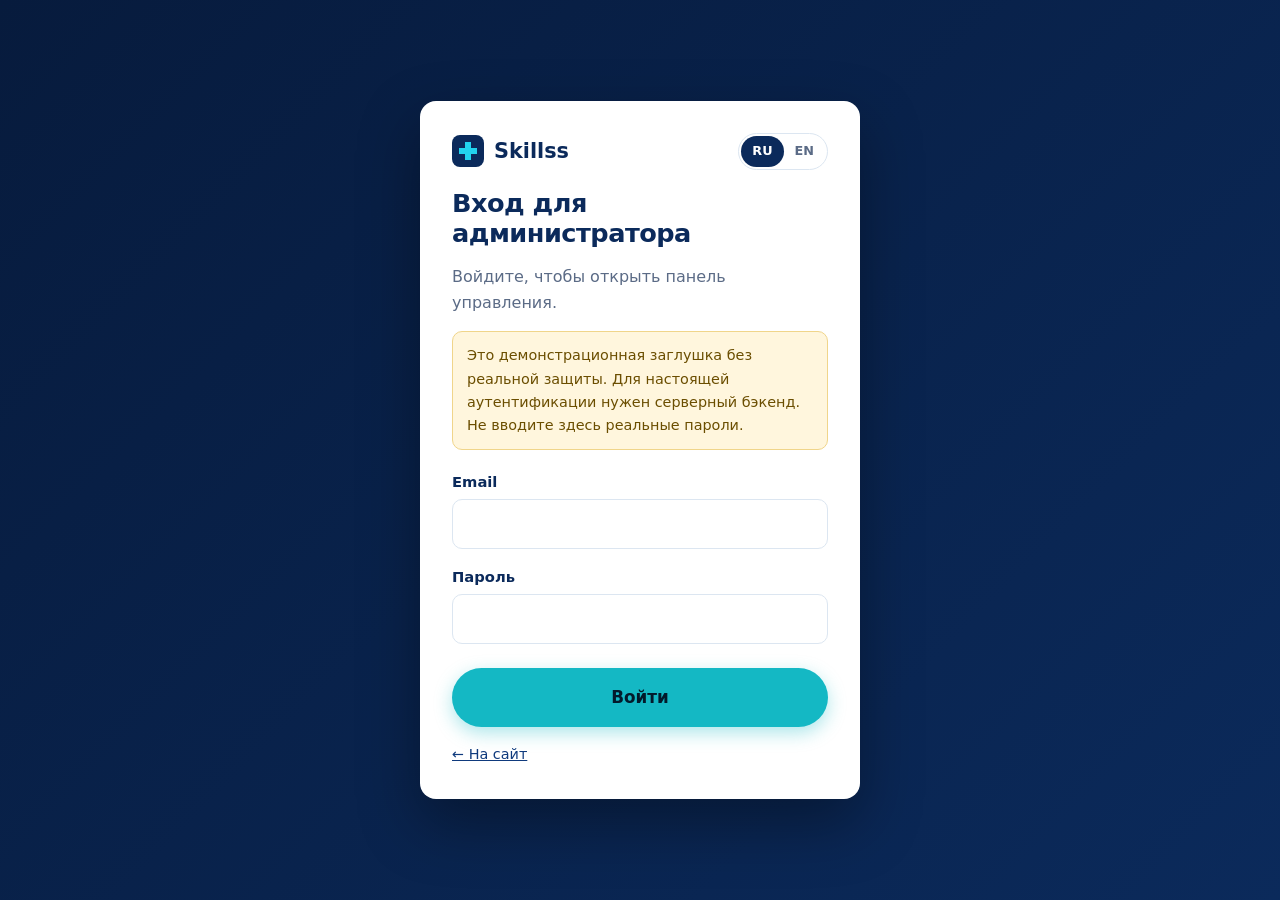
==== admin/index.html @ 5c3965f8 "Redesign site: bilingual RU/EN landing page with products, quote form and demo admin pages" ====
<!DOCTYPE html>
<html lang="ru">
<head>
  <meta charset="utf-8">
  <meta name="viewport" content="width=device-width, initial-scale=1">
  <meta name="robots" content="noindex, nofollow">
  <title>Skillss</title>
  <link rel="stylesheet" href="../css/style.css">
</head>
<body class="admin-body">
  <main class="login">
    <div class="login__card">
      <div class="login__top">
        <span class="brand"><svg class="brand__logo" viewBox="0 0 32 32" aria-hidden="true"><rect width="32" height="32" rx="8" fill="currentColor"/><path d="M13 7h6v6h6v6h-6v6h-6v-6H7v-6h6z" fill="#22d3ee"/></svg>Skillss</span>
        <div class="lang" role="group" aria-label="Language">
          <button type="button" class="lang__btn" data-lang="ru" aria-pressed="true">RU</button>
          <button type="button" class="lang__btn" data-lang="en" aria-pressed="false">EN</button>
        </div>
      </div>
      <h1 data-i18n="a_title" style="font-size:1.6rem">Вход для администратора</h1>
      <p class="muted" data-i18n="a_sub">Войдите, чтобы открыть панель управления.</p>
      <p class="notice" role="note" data-i18n="a_notice">Это демонстрационная заглушка без реальной защиты. Для настоящей аутентификации нужен серверный бэкенд. Не вводите здесь реальные пароли.</p>
      <!-- DEMO ONLY: any non-empty email/password sets a sessionStorage flag. No real security. -->
      <form id="login-form" novalidate>
        <div class="field">
          <label for="a-email" data-i18n="a_email">Email</label>
          <input id="a-email" type="email" autocomplete="username" required>
        </div>
        <div class="field">
          <label for="a-pass" data-i18n="a_password">Пароль</label>
          <input id="a-pass" type="password" autocomplete="current-password" required>
        </div>
        <span class="err" id="login-err" role="alert"></span>
        <button class="btn btn--accent btn--lg" type="submit" style="width:100%;margin-top:8px" data-i18n="a_login">Войти</button>
      </form>
      <a class="login__back" href="../index.html" data-i18n="a_back">← На сайт</a>
    </div>
  </main>
  <script src="../js/i18n.js"></script>
  <script src="../js/admin.js"></script>
</body>
</html>
---- css/style.css ----
:root {
  --navy: #0b2a5b; --navy-2: #0f3a7d; --navy-3: #071b3d;
  --accent: #14b8c4; --accent-2: #22d3ee; --accent-dark: #0e8f99;
  --ink: #0f1d36; --muted: #5b6b86; --bg: #ffffff; --bg-alt: #f2f7fb; --line: #dce6f1;
  --radius: 16px; --shadow: 0 10px 30px rgba(11, 42, 91, .10);
  --font: system-ui, -apple-system, "Segoe UI", Roboto, "Helvetica Neue", Arial, "Noto Sans", sans-serif;
}
*, *::before, *::after { box-sizing: border-box; }
html { scroll-behavior: smooth; scroll-padding-top: 76px; }
body { margin: 0; font-family: var(--font); color: var(--ink); background: var(--bg); line-height: 1.6; -webkit-font-smoothing: antialiased; }
img, svg { max-width: 100%; }
a { color: var(--navy-2); }
h1, h2, h3 { line-height: 1.2; margin: 0 0 .6em; color: var(--navy); }
h1 { font-size: clamp(2rem, 5.2vw, 3.4rem); letter-spacing: -.02em; }
h2 { font-size: clamp(1.6rem, 3.6vw, 2.3rem); letter-spacing: -.01em; }
h3 { font-size: 1.15rem; }
p { margin: 0 0 1em; }
.container { width: min(1120px, 100% - 40px); margin-inline: auto; }
.skip { position: absolute; left: -999px; top: 0; background: #fff; padding: 8px 12px; z-index: 100; }
.skip:focus { left: 8px; top: 8px; }
:focus-visible { outline: 3px solid var(--accent-2); outline-offset: 2px; }

/* Buttons */
.btn { display: inline-flex; align-items: center; justify-content: center; gap: .5em; padding: .65em 1.15em; border-radius: 999px; border: 2px solid transparent; font: inherit; font-weight: 600; text-decoration: none; cursor: pointer; transition: transform .2s, box-shadow .2s, background .2s, color .2s; text-align: center; }
.btn:hover { transform: translateY(-2px); }
.btn--accent { background: var(--accent); color: #031a2b; box-shadow: 0 6px 18px rgba(20, 184, 196, .35); }
.btn--accent:hover { background: var(--accent-2); box-shadow: 0 10px 24px rgba(34, 211, 238, .45); }
.btn--ghost { border-color: rgba(255,255,255,.55); color: #fff; }
.btn--ghost:hover { background: rgba(255,255,255,.12); }
.btn--lg { padding: .85em 1.6em; font-size: 1.05rem; }

/* Nav */
.nav { position: sticky; top: 0; z-index: 50; background: rgba(255,255,255,.92); backdrop-filter: blur(10px); border-bottom: 1px solid transparent; transition: box-shadow .25s, border-color .25s; }
.nav.is-scrolled { box-shadow: 0 4px 20px rgba(11,42,91,.10); border-color: var(--line); }
.nav__inner { display: flex; align-items: center; justify-content: space-between; min-height: 68px; gap: 16px; }
.brand { display: inline-flex; align-items: center; gap: 10px; font-weight: 800; font-size: 1.3rem; color: var(--navy); text-decoration: none; }
.brand__logo { width: 32px; height: 32px; color: var(--navy); }
.menu { display: flex; align-items: center; gap: 28px; }
.menu ul { display: flex; gap: 22px; list-style: none; margin: 0; padding: 0; }
.menu ul a { text-decoration: none; color: var(--ink); font-weight: 500; padding: 6px 2px; background: linear-gradient(var(--accent), var(--accent)) no-repeat 0 100% / 0 2px; transition: background-size .25s, color .2s; }
.menu ul a:hover { background-size: 100% 2px; color: var(--navy); }
.menu__actions { display: flex; align-items: center; gap: 14px; }
.lang { display: inline-flex; border: 1px solid var(--line); border-radius: 999px; padding: 2px; background: #fff; }
.lang__btn { border: 0; background: transparent; font: inherit; font-size: .8rem; font-weight: 700; padding: 5px 11px; border-radius: 999px; cursor: pointer; color: var(--muted); }
.lang__btn[aria-pressed="true"] { background: var(--navy); color: #fff; }
.burger { display: none; width: 44px; height: 44px; border: 0; background: transparent; cursor: pointer; border-radius: 10px; padding: 0; flex-direction: column; align-items: center; justify-content: center; gap: 5px; }
.burger span { display: block; width: 22px; height: 2px; background: var(--navy); transition: transform .25s, opacity .2s; }
.nav.is-open .burger span:nth-child(1) { transform: translateY(7px) rotate(45deg); }
.nav.is-open .burger span:nth-child(2) { opacity: 0; }
.nav.is-open .burger span:nth-child(3) { transform: translateY(-7px) rotate(-45deg); }

/* Hero */
.hero { position: relative; color: #fff; background: linear-gradient(135deg, var(--navy-3) 0%, var(--navy) 55%, var(--navy-2) 100%); overflow: hidden; }
.hero__bg { position: absolute; inset: 0; background: radial-gradient(circle at 85% 20%, rgba(34,211,238,.28), transparent 45%), radial-gradient(circle at 10% 90%, rgba(20,184,196,.18), transparent 40%); }
.hero__inner { position: relative; display: grid; grid-template-columns: 1.2fr .8fr; gap: 40px; align-items: center; padding: 88px 0 96px; }
.hero h1 { color: #fff; }
.hero .lead { font-size: 1.15rem; color: #cfe0f5; max-width: 56ch; }
.hero__cta { display: flex; flex-wrap: wrap; gap: 14px; margin-top: 28px; }
.eyebrow { text-transform: uppercase; letter-spacing: .12em; font-size: .78rem; font-weight: 700; color: var(--accent-2); margin-bottom: 14px; }
.section .eyebrow { color: var(--accent-dark); }
.section .eyebrow--light { color: var(--accent-2); }
.hero__art svg { width: 100%; max-width: 360px; display: block; margin-inline: auto; animation: float 7s ease-in-out infinite; }
.art-ring { fill: none; stroke: rgba(255,255,255,.18); stroke-width: 2; }
.art-ring--2 { stroke: rgba(34,211,238,.4); stroke-dasharray: 6 10; }
.art-cross { fill: rgba(255,255,255,.1); stroke: var(--accent-2); stroke-width: 2; }
.art-pulse { fill: none; stroke: var(--accent-2); stroke-width: 4; stroke-linecap: round; stroke-linejoin: round; stroke-dasharray: 500; animation: pulse 4s ease-in-out infinite; }
@keyframes float { 50% { transform: translateY(-10px); } }
@keyframes pulse { 0% { stroke-dashoffset: 500; } 60%, 100% { stroke-dashoffset: 0; } }

/* Sections */
.section { padding: 88px 0; }
.section--alt { background: var(--bg-alt); }
.section--dark { background: linear-gradient(135deg, var(--navy-3), var(--navy)); color: #dbe8f8; }
.section--dark h2 { color: #fff; }
.section__head { max-width: 640px; margin-bottom: 40px; }
.muted { color: var(--muted); }
.split { display: grid; grid-template-columns: 1fr 1fr; gap: 48px; align-items: start; }
.split--form { grid-template-columns: .9fr 1.1fr; }
.mail { color: var(--accent-2); font-weight: 700; font-size: 1.15rem; word-break: break-all; }

/* Cards */
.grid { display: grid; grid-template-columns: repeat(3, 1fr); gap: 22px; }
.grid--4 { grid-template-columns: repeat(4, 1fr); }
.card { background: #fff; border: 1px solid var(--line); border-radius: var(--radius); padding: 26px; box-shadow: 0 2px 8px rgba(11,42,91,.04); transition: transform .25s, box-shadow .25s, border-color .25s; display: flex; flex-direction: column; }
.card:hover { transform: translateY(-6px); box-shadow: var(--shadow); border-color: var(--accent); }
.card p { color: var(--muted); flex: 1; }
.card__link { font-weight: 600; text-decoration: none; color: var(--accent-dark); }
.card__link:hover { text-decoration: underline; }
.card--cta { background: linear-gradient(135deg, var(--navy), var(--navy-2)); border: 0; color: #dbe8f8; justify-content: center; align-items: flex-start; }
.card--cta h3 { color: #fff; }
.card--cta p { color: #cfe0f5; flex: 0; }
.icon { width: 60px; height: 60px; border-radius: 14px; background: linear-gradient(135deg, #e3f8fb, #d3ecfa); display: grid; place-items: center; margin-bottom: 18px; transition: transform .25s; }
.card:hover .icon { transform: scale(1.08) rotate(-4deg); }
.icon svg { width: 34px; height: 34px; fill: none; stroke: var(--navy-2); stroke-width: 2.4; stroke-linecap: round; stroke-linejoin: round; }
.feature { padding: 26px 22px; border-radius: var(--radius); border: 1px solid var(--line); transition: transform .25s, box-shadow .25s; background: #fff; }
.feature:hover { transform: translateY(-5px); box-shadow: var(--shadow); }
.feature__num { display: inline-block; font-weight: 800; color: var(--accent); font-size: 1.6rem; margin-bottom: 8px; }
.feature p { color: var(--muted); margin: 0; }

/* Form */
.form { background: #fff; color: var(--ink); border-radius: var(--radius); padding: 28px; box-shadow: 0 20px 50px rgba(0,0,0,.25); }
.field { margin-bottom: 16px; }
.field label { display: block; font-weight: 600; margin-bottom: 6px; font-size: .92rem; color: var(--navy); }
input, select, textarea { width: 100%; font: inherit; padding: 11px 13px; border: 1.5px solid var(--line); border-radius: 10px; background: #fff; color: var(--ink); transition: border-color .2s, box-shadow .2s; }
input:focus, select:focus, textarea:focus { outline: none; border-color: var(--accent); box-shadow: 0 0 0 3px rgba(20,184,196,.25); }
input[aria-invalid="true"], textarea[aria-invalid="true"] { border-color: #d64545; }
.err { display: block; color: #c0392b; font-size: .85rem; min-height: 0; margin-top: 4px; }
.success { margin: 16px 0 0; padding: 12px 14px; border-radius: 10px; background: #e6f9f0; color: #0b6b3f; font-weight: 600; }
.success[hidden] { display: none; }

/* Footer */
.footer { background: var(--navy-3); color: #9fb3d1; padding: 28px 0; font-size: .92rem; }
.footer__inner { display: flex; flex-wrap: wrap; justify-content: space-between; gap: 10px; }
.footer p { margin: 0; }
.footer a { color: #cfe0f5; }
.footer__admin { opacity: .6; font-size: .85em; }
.footer__admin:hover { opacity: 1; }

/* Scroll reveal */
.reveal { opacity: 0; transform: translateY(22px); transition: opacity .7s ease, transform .7s ease; }
.reveal.is-visible { opacity: 1; transform: none; }
.grid .reveal:nth-child(2) { transition-delay: .08s; } .grid .reveal:nth-child(3) { transition-delay: .16s; }
.grid .reveal:nth-child(4) { transition-delay: .24s; }

/* Responsive */
@media (max-width: 960px) {
  .grid, .grid--4 { grid-template-columns: repeat(2, 1fr); }
  .hero__inner, .split, .split--form { grid-template-columns: 1fr; }
  .hero__art { display: none; }
  .hero__inner { padding: 64px 0 72px; }
  .section { padding: 64px 0; }
  .burger { display: flex; }
  .menu { display: none; position: absolute; top: 100%; left: 0; right: 0; flex-direction: column; align-items: stretch; gap: 16px; background: #fff; padding: 18px 20px 24px; border-bottom: 1px solid var(--line); box-shadow: 0 14px 24px rgba(11,42,91,.12); }
  .nav.is-open .menu { display: flex; }
  .menu ul { flex-direction: column; gap: 4px; }
  .menu ul a { display: block; padding: 12px 4px; }
  .menu__actions { flex-direction: column; align-items: stretch; }
  .lang { align-self: flex-start; }
}
@media (max-width: 600px) {
  .grid, .grid--4 { grid-template-columns: 1fr; }
  .container { width: calc(100% - 32px); }
  .form { padding: 20px; }
  .hero__cta .btn { width: 100%; }
}
@media (prefers-reduced-motion: reduce) {
  html { scroll-behavior: auto; }
  *, *::before, *::after { animation: none !important; transition: none !important; }
  .reveal { opacity: 1; transform: none; }
  .art-pulse { stroke-dashoffset: 0; }
}

/* ---------- Admin ---------- */
.admin-body { background: var(--bg-alt); min-height: 100vh; }
.login { min-height: 100vh; display: grid; place-items: center; padding: 20px; background: linear-gradient(135deg, var(--navy-3), var(--navy)); }
.login__card { width: min(440px, 100%); background: #fff; border-radius: var(--radius); padding: 32px; box-shadow: 0 24px 60px rgba(0,0,0,.35); }
.login__top { display: flex; justify-content: space-between; align-items: center; margin-bottom: 18px; }
.notice { background: #fff6dd; border: 1px solid #f0d58a; color: #6b4e00; border-radius: 10px; padding: 12px 14px; font-size: .9rem; margin: 0 0 20px; }
.login__back { display: inline-block; margin-top: 16px; font-size: .9rem; }
.dash { display: grid; grid-template-columns: 240px 1fr; min-height: 100vh; }
.side { background: var(--navy-3); color: #cfe0f5; padding: 22px 16px; display: flex; flex-direction: column; gap: 6px; }
.side .brand { color: #fff; margin-bottom: 18px; padding: 0 8px; }
.side .brand__logo { color: #fff; }
.side__link { display: block; width: 100%; text-align: left; font: inherit; background: transparent; border: 0; color: inherit; padding: 11px 12px; border-radius: 10px; cursor: pointer; text-decoration: none; transition: background .2s; }
.side__link:hover { background: rgba(255,255,255,.08); }
.side__link[aria-current="page"] { background: var(--navy-2); color: #fff; }
.side__spacer { flex: 1; }
.dash__main { padding: 28px clamp(16px, 4vw, 40px); }
.dash__bar { display: flex; flex-wrap: wrap; justify-content: space-between; align-items: center; gap: 12px; margin-bottom: 20px; }
.dash__bar h1 { font-size: 1.6rem; margin: 0; }
.panel { display: none; background: #fff; border: 1px dashed var(--line); border-radius: var(--radius); padding: 56px 20px; text-align: center; }
.panel.is-active { display: block; }
.panel h2 { font-size: 1.2rem; }
.panel p { color: var(--muted); }
.btn[disabled] { opacity: .5; cursor: not-allowed; transform: none; }
.btn--navy { background: var(--navy); color: #fff; }
.btn--navy:hover { background: var(--navy-2); }
@media (max-width: 760px) {
  .dash { grid-template-columns: 1fr; }
  .side { flex-direction: row; flex-wrap: wrap; align-items: center; padding: 12px; }
  .side .brand { margin: 0 12px 0 0; }
  .side__spacer { display: none; }
  .side__link { width: auto; }
}
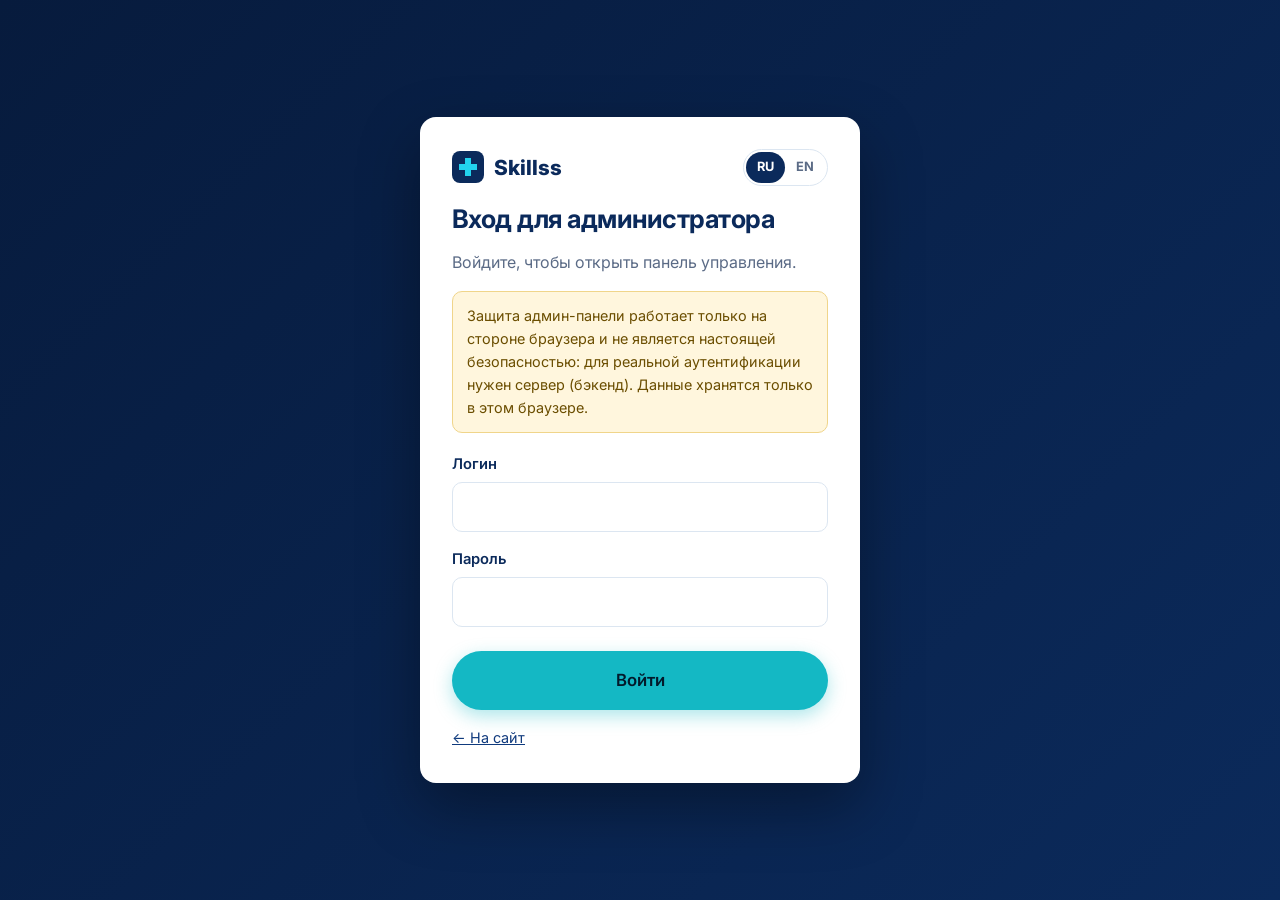
==== commit 103963cd: "Rebuild site: data-driven products/settings, FormSubmit quote form, Telegram contact, client-side ad" ====
--- a/admin/index.html
+++ b/admin/index.html
@@ -5,6 +5,9 @@
   <meta name="viewport" content="width=device-width, initial-scale=1">
   <meta name="robots" content="noindex, nofollow">
   <title>Skillss</title>
+  <link rel="preconnect" href="https://fonts.googleapis.com">
+  <link rel="preconnect" href="https://fonts.gstatic.com" crossorigin>
+  <link rel="stylesheet" href="https://fonts.googleapis.com/css2?family=Inter:wght@400;500;600;700;800&display=swap">
   <link rel="stylesheet" href="../css/style.css">
 </head>
 <body class="admin-body">
@@ -18,25 +21,26 @@
         </div>
       </div>
       <h1 data-i18n="a_title" style="font-size:1.6rem">Вход для администратора</h1>
-      <p class="muted" data-i18n="a_sub">Войдите, чтобы открыть панель управления.</p>
-      <p class="notice" role="note" data-i18n="a_notice">Это демонстрационная заглушка без реальной защиты. Для настоящей аутентификации нужен серверный бэкенд. Не вводите здесь реальные пароли.</p>
-      <!-- DEMO ONLY: any non-empty email/password sets a sessionStorage flag. No real security. -->
+      <p class="muted" data-i18n="a_sub"></p>
+      <p class="notice" role="note" data-i18n="a_notice"></p>
       <form id="login-form" novalidate>
         <div class="field">
-          <label for="a-email" data-i18n="a_email">Email</label>
-          <input id="a-email" type="email" autocomplete="username" required>
+          <label for="a-user" data-i18n="a_user">Логин</label>
+          <input id="a-user" type="text" autocomplete="username" autocapitalize="none" spellcheck="false" required>
         </div>
         <div class="field">
           <label for="a-pass" data-i18n="a_password">Пароль</label>
           <input id="a-pass" type="password" autocomplete="current-password" required>
         </div>
         <span class="err" id="login-err" role="alert"></span>
-        <button class="btn btn--accent btn--lg" type="submit" style="width:100%;margin-top:8px" data-i18n="a_login">Войти</button>
+        <button class="btn btn--accent btn--lg" id="login-btn" type="submit" style="width:100%;margin-top:8px" data-i18n="a_login">Войти</button>
       </form>
       <a class="login__back" href="../index.html" data-i18n="a_back">← На сайт</a>
     </div>
   </main>
   <script src="../js/i18n.js"></script>
-  <script src="../js/admin.js"></script>
+  <script src="../js/i18n-admin.js"></script>
+  <script src="../js/admin-auth.js"></script>
+  <script src="../js/admin-login.js"></script>
 </body>
 </html>
--- a/css/style.css
+++ b/css/style.css
@@ -182,3 +182,82 @@
   .side__spacer { display: none; }
   .side__link { width: auto; }
 }
+
+/* ---------- v3 additions ---------- */
+:root { --font: "Inter", system-ui, -apple-system, "Segoe UI", Roboto, "Helvetica Neue", Arial, "Noto Sans", sans-serif; }
+.hp { position: absolute !important; left: -9999px; width: 1px; height: 1px; opacity: 0; pointer-events: none; }
+.row2 { display: grid; grid-template-columns: 1fr 1fr; gap: 14px; }
+.row2 > * { min-width: 0; }
+.chips { display: flex; flex-wrap: wrap; gap: 10px; margin-bottom: 28px; }
+.chip { font: inherit; font-weight: 600; font-size: .9rem; padding: 8px 16px; border-radius: 999px; border: 1.5px solid var(--line); background: #fff; color: var(--navy); cursor: pointer; transition: all .2s; }
+.chip:hover { border-color: var(--accent); transform: translateY(-1px); }
+.chip[aria-pressed="true"] { background: var(--navy); color: #fff; border-color: var(--navy); }
+.card__cat { font-size: .75rem; text-transform: uppercase; letter-spacing: .08em; color: var(--accent-dark); font-weight: 700; margin-bottom: 6px; }
+.tagbadge { align-self: flex-start; font-size: .75rem; font-weight: 700; background: #e3f8fb; color: var(--accent-dark); padding: 3px 10px; border-radius: 999px; margin-bottom: 8px; }
+.steps { list-style: none; margin: 0; padding: 0; display: grid; grid-template-columns: repeat(4, 1fr); gap: 22px; counter-reset: s; }
+.step { position: relative; background: #fff; border: 1px solid var(--line); border-radius: var(--radius); padding: 26px 22px; transition: transform .25s, box-shadow .25s; }
+.step:hover { transform: translateY(-5px); box-shadow: var(--shadow); }
+.step__n { display: grid; place-items: center; width: 42px; height: 42px; border-radius: 50%; background: linear-gradient(135deg, var(--navy), var(--navy-2)); color: #fff; font-weight: 800; margin-bottom: 14px; box-shadow: 0 0 0 5px rgba(34,211,238,.25); }
+.step p { color: var(--muted); margin: 0; }
+.quote { margin: 0; position: relative; }
+.quote blockquote { margin: 0 0 14px; font-size: 1.02rem; color: var(--ink); flex: 1; }
+.quote figcaption { color: var(--muted); font-size: .9rem; font-weight: 600; }
+.example-label { align-self: flex-start; font-size: .72rem; font-weight: 700; text-transform: uppercase; letter-spacing: .05em; color: #8a5a00; background: #fff3d1; border: 1px dashed #e0b84c; padding: 3px 10px; border-radius: 999px; margin-bottom: 12px; }
+.contact-list { list-style: none; margin: 0; padding: 0; display: grid; gap: 8px; }
+.contact-list__k { display: inline-block; min-width: 76px; opacity: .7; font-size: .9rem; }
+.contact-list a { color: var(--accent-2); }
+.fail { margin: 16px 0 0; padding: 12px 14px; border-radius: 10px; background: #fdecea; color: #8a1f12; font-weight: 600; }
+.fail[hidden] { display: none; }
+.fail a { color: #8a1f12; }
+.btn[disabled] { opacity: .65; cursor: progress; transform: none; }
+.btn.is-loading::after { content: ""; width: 1em; height: 1em; border-radius: 50%; border: 2px solid currentColor; border-right-color: transparent; animation: spin .8s linear infinite; }
+@keyframes spin { to { transform: rotate(360deg); } }
+.preview-badge { background: #fff3d1; color: #6b4e00; font-size: .85rem; text-align: center; padding: 8px 16px; }
+.preview-badge[hidden] { display: none; }
+.preview-badge button { font: inherit; font-weight: 700; margin-left: 10px; border: 1px solid #c9a23a; background: #fff; border-radius: 999px; padding: 2px 12px; cursor: pointer; }
+@media (max-width: 960px) { .steps { grid-template-columns: repeat(2, 1fr); } }
+@media (max-width: 600px) { .steps { grid-template-columns: 1fr; } .row2 { grid-template-columns: 1fr; gap: 0; } }
+
+/* Admin v3 */
+.notice--info { background: #e8f3ff; border-color: #b8d6f5; color: #0b3a6b; }
+.tab { display: none; } .tab.is-active { display: block; }
+.tab__head { display: flex; flex-wrap: wrap; justify-content: space-between; align-items: center; gap: 12px; margin-bottom: 12px; }
+.tab__head h2 { margin: 0; font-size: 1.3rem; }
+.btnrow { display: flex; flex-wrap: wrap; gap: 8px; }
+.btn--sm { padding: .45em .95em; font-size: .88rem; }
+.btn--light { background: #fff; color: var(--navy); border-color: var(--line); }
+.btn--light:hover { border-color: var(--accent); }
+.btn--danger { background: #fff; color: #b3261e; border-color: #f0c4c0; }
+.btn--danger:hover { background: #fdecea; }
+.list { display: grid; gap: 12px; margin-top: 14px; }
+.empty { background: #fff; border: 1px dashed var(--line); border-radius: var(--radius); padding: 36px 20px; text-align: center; color: var(--muted); margin: 0; }
+.item { background: #fff; border: 1px solid var(--line); border-radius: 14px; padding: 16px 18px; min-width: 0; }
+.item__head { display: flex; flex-wrap: wrap; justify-content: space-between; gap: 6px 12px; }
+.item__meta { margin: 4px 0 0; color: var(--muted); font-size: .92rem; overflow-wrap: anywhere; }
+.item__body { margin: 10px 0; white-space: pre-wrap; overflow-wrap: anywhere; }
+.item__foot { display: flex; flex-wrap: wrap; align-items: center; gap: 10px; }
+.item--row { display: flex; flex-wrap: wrap; justify-content: space-between; align-items: center; gap: 12px; }
+.item__info { flex: 1 1 260px; min-width: 0; }
+.pill { display: inline-block; font-size: .75rem; font-weight: 700; padding: 3px 10px; border-radius: 999px; background: #eaf0f8; color: var(--navy); margin-left: 8px; }
+.pill--ok { background: #e6f9f0; color: #0b6b3f; }
+.pill--warn { background: #fff3d1; color: #8a5a00; margin-left: 0; }
+.item__foot .pill { margin-left: 0; }
+.sel { width: auto; padding: 6px 10px; font-size: .9rem; }
+.panelform { background: #fff; border: 1px solid var(--line); border-radius: var(--radius); padding: 20px; margin: 14px 0; }
+.panelform[hidden] { display: none; }
+.panelform h3 { margin-top: 0; }
+.trow { border: 1px solid var(--line); border-radius: 12px; padding: 14px; margin-bottom: 12px; }
+.check { display: flex; gap: 8px; align-items: flex-start; margin: 4px 0 12px; font-size: .92rem; }
+.check input { width: auto; margin-top: 4px; }
+.toast { position: fixed; right: 16px; bottom: 16px; background: var(--navy); color: #fff; padding: 10px 16px; border-radius: 10px; opacity: 0; transform: translateY(10px); transition: all .3s; pointer-events: none; z-index: 80; max-width: calc(100% - 32px); }
+.toast.is-on { opacity: 1; transform: none; }
+.dash__main { min-width: 0; }
+.side__nav { display: flex; flex-direction: column; gap: 6px; }
+@media (max-width: 760px) { .side__nav { flex-direction: row; flex-wrap: wrap; } }
+
+/* Telegram */
+.btn--tg { margin-top: 18px; border-color: var(--accent-2); color: #fff; background: rgba(34,211,238,.1); gap: .6em; }
+.btn--tg svg { width: 1.3em; height: 1.3em; flex: none; color: var(--accent-2); }
+.btn--tg:hover { background: var(--accent); color: #031a2b; border-color: var(--accent); }
+.btn--tg:hover svg { color: #031a2b; }
+@media (max-width: 600px) { .btn--tg { width: 100%; } }
